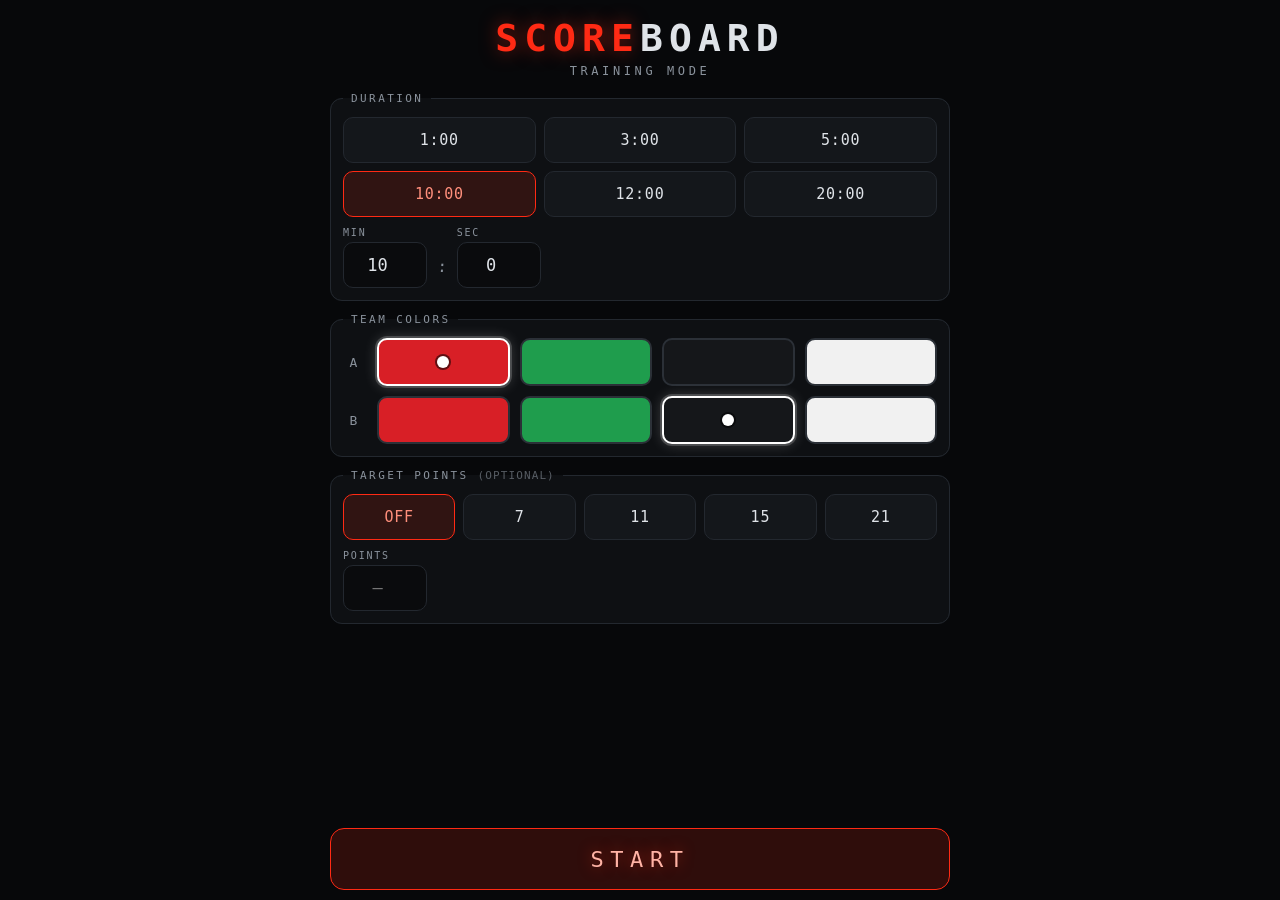
==== basketball-scoreboard/index.html @ 5f834d32 "Restructure as a multi-app repo The repo is now web_apps rather than basketball-scoreboard, so move " ====
<!DOCTYPE html>
<html lang="en">
<head>
<meta charset="utf-8">
<title>Scoreboard</title>
<meta name="viewport" content="width=device-width, initial-scale=1, viewport-fit=cover, maximum-scale=1, user-scalable=no">
<meta name="theme-color" content="#07080a">
<meta name="mobile-web-app-capable" content="yes">
<meta name="apple-mobile-web-app-capable" content="yes">
<meta name="apple-mobile-web-app-status-bar-style" content="black-translucent">
<meta name="description" content="Retro LCD basketball scoreboard for training sessions.">
<link rel="icon" href="data:image/svg+xml,<svg xmlns='http://www.w3.org/2000/svg' viewBox='0 0 32 32'><rect width='32' height='32' fill='%2307080a'/><text x='16' y='23' font-size='20' text-anchor='middle' fill='%23ff2b16' font-family='monospace'>88</text></svg>">
<link rel="stylesheet" href="css/style.css">
</head>
<body>

<!-- ───────────── SETUP ───────────── -->
<section id="setup" class="screen setup">
  <header class="setup-head">
    <h1>SCORE<span>BOARD</span></h1>
    <p>training mode</p>
  </header>

  <div class="setup-body">
    <fieldset class="block">
      <legend>Duration</legend>
      <div class="chips" id="durationChips">
        <button type="button" class="chip" data-sec="60">1:00</button>
        <button type="button" class="chip" data-sec="180">3:00</button>
        <button type="button" class="chip" data-sec="300">5:00</button>
        <button type="button" class="chip" data-sec="600">10:00</button>
        <button type="button" class="chip" data-sec="720">12:00</button>
        <button type="button" class="chip" data-sec="1200">20:00</button>
      </div>
      <div class="custom-time">
        <label>min <input type="number" id="durMin" min="0" max="99" inputmode="numeric"></label>
        <span class="sep">:</span>
        <label>sec <input type="number" id="durSec" min="0" max="59" inputmode="numeric"></label>
      </div>
    </fieldset>

    <fieldset class="block">
      <legend>Team colors</legend>
      <div class="color-row">
        <span class="side-tag">A</span>
        <div class="swatches" data-team="a">
          <button type="button" class="sw sw-red"   data-color="red"   aria-label="Red"></button>
          <button type="button" class="sw sw-green" data-color="green" aria-label="Green"></button>
          <button type="button" class="sw sw-black" data-color="black" aria-label="Black"></button>
          <button type="button" class="sw sw-white" data-color="white" aria-label="White"></button>
        </div>
      </div>
      <div class="color-row">
        <span class="side-tag">B</span>
        <div class="swatches" data-team="b">
          <button type="button" class="sw sw-red"   data-color="red"   aria-label="Red"></button>
          <button type="button" class="sw sw-green" data-color="green" aria-label="Green"></button>
          <button type="button" class="sw sw-black" data-color="black" aria-label="Black"></button>
          <button type="button" class="sw sw-white" data-color="white" aria-label="White"></button>
        </div>
      </div>
    </fieldset>

    <fieldset class="block">
      <legend>Target points <em>(optional)</em></legend>
      <div class="chips" id="targetChips">
        <button type="button" class="chip" data-target="0">OFF</button>
        <button type="button" class="chip" data-target="7">7</button>
        <button type="button" class="chip" data-target="11">11</button>
        <button type="button" class="chip" data-target="15">15</button>
        <button type="button" class="chip" data-target="21">21</button>
      </div>
      <div class="custom-time">
        <label>points <input type="number" id="targetCustom" min="0" max="199" inputmode="numeric" placeholder="—"></label>
      </div>
    </fieldset>
  </div>

  <button type="button" id="startGame" class="big-start">START</button>
</section>

<!-- ───────────── GAME ───────────── -->
<section id="game" class="screen game hidden">
  <div class="board">

    <div class="team" id="teamA">
      <div class="team-label"><span class="dot"></span><span class="name">RED</span></div>
      <div class="lcd score" id="scoreA" aria-live="off"></div>
      <div class="pts">
        <button type="button" class="pt plus"  data-team="a" data-delta="1">+1</button>
        <button type="button" class="pt plus"  data-team="a" data-delta="2">+2</button>
        <button type="button" class="pt plus"  data-team="a" data-delta="3">+3</button>
        <button type="button" class="pt minus" data-team="a" data-delta="-1">−1</button>
        <button type="button" class="pt minus" data-team="a" data-delta="-2">−2</button>
        <button type="button" class="pt minus" data-team="a" data-delta="-3">−3</button>
      </div>
    </div>

    <div class="center">
      <div class="clock-wrap">
        <button type="button" class="lcd clock" id="clock" aria-label="Clock: tap to start or pause"></button>
        <div class="status" id="status">READY</div>
      </div>
      <button type="button" id="toggle" class="run-btn">START</button>
      <div class="center-tools">
        <button type="button" id="resetBtn"  class="tool" title="Reset">RESET</button>
        <button type="button" id="soundBtn"  class="tool" title="Sound" aria-pressed="true">SND</button>
        <button type="button" id="fsBtn"     class="tool" title="Fullscreen">FULL</button>
        <button type="button" id="setupBtn"  class="tool" title="Setup">SETUP</button>
      </div>
    </div>

    <div class="team" id="teamB">
      <div class="team-label"><span class="dot"></span><span class="name">BLACK</span></div>
      <div class="lcd score" id="scoreB" aria-live="off"></div>
      <div class="pts">
        <button type="button" class="pt plus"  data-team="b" data-delta="1">+1</button>
        <button type="button" class="pt plus"  data-team="b" data-delta="2">+2</button>
        <button type="button" class="pt plus"  data-team="b" data-delta="3">+3</button>
        <button type="button" class="pt minus" data-team="b" data-delta="-1">−1</button>
        <button type="button" class="pt minus" data-team="b" data-delta="-2">−2</button>
        <button type="button" class="pt minus" data-team="b" data-delta="-3">−3</button>
      </div>
    </div>

  </div>
</section>

<script src="js/app.js"></script>
</body>
</html>
---- basketball-scoreboard/css/style.css ----
/* ─────────────────────────────────────────────
   Retro LCD basketball scoreboard
   ───────────────────────────────────────────── */

:root {
  --bg:        #07080a;
  --panel:     #0e1013;
  --panel-2:   #14171b;
  --line:      #23282f;
  --ink:       #dfe3e8;
  --ink-dim:   #8a929c;

  /* red LCD */
  --lcd-on:    #ff2a14;
  --lcd-off:   rgba(255, 60, 32, .075);
  --lcd-glow:  rgba(255, 45, 20, .75);

  /* team colors */
  --c-red:   #d81f26;
  --c-green: #1f9d4d;
  --c-black: #15171a;
  --c-white: #f1f1f1;
}

* { box-sizing: border-box; -webkit-tap-highlight-color: transparent; }

html, body {
  height: 100%;
  margin: 0;
}

body {
  background: var(--bg);
  color: var(--ink);
  font-family: ui-monospace, SFMono-Regular, "SF Mono", Menlo, Consolas, monospace;
  overscroll-behavior: none;
  -webkit-user-select: none;
  user-select: none;
  touch-action: manipulation;
}

button {
  font: inherit;
  color: inherit;
  background: none;
  border: 0;
  cursor: pointer;
}

.hidden { display: none !important; }

.screen {
  min-height: 100%;
  padding: max(10px, env(safe-area-inset-top)) max(10px, env(safe-area-inset-right))
           max(10px, env(safe-area-inset-bottom)) max(10px, env(safe-area-inset-left));
}

/* ─────────────────────────────────────────────
   Seven-segment display
   ───────────────────────────────────────────── */

.lcd {
  --ds: 40px;                 /* master size unit for the display */
  display: flex;
  align-items: center;
  justify-content: center;
  gap: calc(var(--ds) * .10);
  color: var(--lcd-on);
  filter: drop-shadow(0 0 calc(var(--ds) * .10) var(--lcd-glow))
          drop-shadow(0 0 calc(var(--ds) * .32) rgba(255, 30, 10, .35));
}

/* the italic lean lives on the glyphs, so display bezels stay square */
.digit, .sep { transform: skewX(-4deg); }

.digit {
  position: relative;
  width:  calc(var(--ds) * .62);
  height: calc(var(--ds) * 1.08);
  --t:  calc(var(--ds) * .115);
  --t2: calc(var(--ds) * .0575);
}

.seg {
  position: absolute;
  background: var(--lcd-off);
}

.seg.on { background: currentColor; }

/* horizontal segments: a (top), g (middle), d (bottom) */
.seg-a, .seg-g, .seg-d {
  left: calc(var(--t) * .55);
  width: calc(100% - var(--t) * 1.1);
  height: var(--t);
  clip-path: polygon(0 50%, var(--t2) 0, calc(100% - var(--t2)) 0,
                     100% 50%, calc(100% - var(--t2)) 100%, var(--t2) 100%);
}
.seg-a { top: 0; }
.seg-g { top: calc(50% - var(--t) / 2); }
.seg-d { bottom: 0; }

/* vertical segments: f/b (upper), e/c (lower) */
.seg-f, .seg-b, .seg-e, .seg-c {
  width: var(--t);
  height: calc(50% - var(--t) * 1.05);
  clip-path: polygon(50% 0, 100% var(--t2), 100% calc(100% - var(--t2)),
                     50% 100%, 0 calc(100% - var(--t2)), 0 var(--t2));
}
.seg-f { left: 0;  top: calc(var(--t) * .55); }
.seg-b { right: 0; top: calc(var(--t) * .55); }
.seg-e { left: 0;  bottom: calc(var(--t) * .55); }
.seg-c { right: 0; bottom: calc(var(--t) * .55); }

/* colon / decimal separators */
.sep {
  position: relative;
  width: calc(var(--ds) * .22);
  height: calc(var(--ds) * 1.08);
}
.sep i {
  position: absolute;
  left: 50%;
  width: var(--dot, calc(var(--ds) * .13));
  aspect-ratio: 1;
  margin-left: calc(var(--dot, calc(var(--ds) * .13)) / -2);
  border-radius: 2px;
  background: currentColor;
}
.sep-colon i:nth-child(1) { top: 28%; }
.sep-colon i:nth-child(2) { top: 62%; }
.sep-dot   i:nth-child(1) { display: none; }
.sep-dot   i:nth-child(2) { top: 76%; }

/* the physical LCD panel behind the digits */
.lcd-panel {
  background: linear-gradient(180deg, #131417, #0b0c0e);
  border: 1px solid var(--line);
  border-radius: 10px;
  box-shadow: inset 0 2px 14px rgba(0, 0, 0, .8);
}

/* ─────────────────────────────────────────────
   Setup screen
   ───────────────────────────────────────────── */

.setup {
  display: flex;
  flex-direction: column;
  gap: 14px;
  max-width: 640px;
  margin: 0 auto;
}

.setup-head { text-align: center; margin: 6px 0 0; }

.setup-head h1 {
  margin: 0;
  font-size: clamp(24px, 7vw, 38px);
  letter-spacing: .16em;
  color: var(--lcd-on);
  text-shadow: 0 0 18px rgba(255, 45, 20, .5);
}
.setup-head h1 span { color: var(--ink); text-shadow: none; }
.setup-head p {
  margin: 4px 0 0;
  font-size: 12px;
  letter-spacing: .3em;
  color: var(--ink-dim);
  text-transform: uppercase;
}

.setup-body { display: flex; flex-direction: column; gap: 12px; }

.block {
  margin: 0;
  padding: 12px;
  border: 1px solid var(--line);
  border-radius: 12px;
  background: var(--panel);
}
.block legend {
  padding: 0 8px;
  font-size: 11px;
  letter-spacing: .22em;
  text-transform: uppercase;
  color: var(--ink-dim);
}
.block legend em { font-style: normal; opacity: .6; letter-spacing: .1em; }

.chips {
  display: grid;
  grid-template-columns: repeat(var(--cols, 3), 1fr);
  gap: 8px;
}
#targetChips { --cols: 5; }

.chip {
  min-width: 0;
  min-height: 46px;
  padding: 0 10px;
  border: 1px solid var(--line);
  border-radius: 10px;
  background: var(--panel-2);
  font-size: 15px;
  letter-spacing: .05em;
  color: var(--ink);
  transition: background .12s, border-color .12s, color .12s;
}
.chip[aria-pressed="true"] {
  border-color: var(--lcd-on);
  background: rgba(255, 42, 20, .14);
  color: #ff8f7c;
}

.custom-time {
  display: flex;
  align-items: flex-end;
  gap: 10px;
  margin-top: 10px;
}
.custom-time .sep { width: auto; height: auto; color: var(--ink-dim); padding-bottom: 12px; }
.custom-time label {
  display: flex;
  flex-direction: column;
  gap: 4px;
  font-size: 10px;
  letter-spacing: .18em;
  text-transform: uppercase;
  color: var(--ink-dim);
}
.custom-time input {
  width: 84px;
  min-height: 46px;
  padding: 0 10px;
  border: 1px solid var(--line);
  border-radius: 10px;
  background: #0a0b0d;
  color: var(--ink);
  font: inherit;
  font-size: 17px;
  text-align: center;
}
.custom-time input:focus { outline: 2px solid rgba(255, 42, 20, .55); outline-offset: 1px; }

.color-row { display: flex; align-items: center; gap: 12px; }
.color-row + .color-row { margin-top: 10px; }

.side-tag {
  width: 22px;
  font-size: 13px;
  letter-spacing: .1em;
  color: var(--ink-dim);
  text-align: center;
}

.swatches { display: flex; gap: 10px; flex: 1; }

.sw {
  flex: 1;
  height: 48px;
  border: 2px solid #2b3037;
  border-radius: 10px;
  position: relative;
  transition: transform .1s, border-color .12s;
}
.sw-red   { background: var(--c-red); }
.sw-green { background: var(--c-green); }
.sw-black { background: var(--c-black); }
.sw-white { background: var(--c-white); }

.sw[aria-pressed="true"] {
  border-color: #fff;
  box-shadow: 0 0 0 2px rgba(255, 255, 255, .18), 0 0 14px rgba(255, 255, 255, .22);
}
.sw[aria-pressed="true"]::after {
  content: "";
  position: absolute;
  inset: 0;
  margin: auto;
  width: 12px;
  height: 12px;
  border-radius: 50%;
  background: #fff;
  box-shadow: 0 0 0 2px rgba(0, 0, 0, .55);
}
.sw-white[aria-pressed="true"]::after { background: #111; box-shadow: none; }

.big-start {
  min-height: 62px;
  margin-top: auto;
  border: 1px solid var(--lcd-on);
  border-radius: 14px;
  background: rgba(255, 42, 20, .16);
  color: #ffb3a5;
  font-size: 22px;
  letter-spacing: .3em;
  text-shadow: 0 0 14px rgba(255, 45, 20, .5);
}
.big-start:active { background: rgba(255, 42, 20, .3); }

/* ─────────────────────────────────────────────
   Game screen
   ───────────────────────────────────────────── */

.game {
  display: flex;
  height: 100vh;
  height: 100dvh;
  overflow: hidden;
}

.board {
  flex: 1;
  display: grid;
  gap: 8px;
  min-height: 0;
  min-width: 0;
}

/* portrait / narrow: clock on top, teams side by side */
.board {
  grid-template-columns: 1fr 1fr;
  grid-template-rows: auto 1fr;
  grid-template-areas:
    "center center"
    "teama  teamb";
}
#teamA  { grid-area: teama; }
#teamB  { grid-area: teamb; }
.center { grid-area: center; }

.team {
  --team: var(--c-red);
  --team-ink: #fff;
  --team-edge: #fff;
  display: flex;
  flex-direction: column;
  gap: 8px;
  min-width: 0;
  min-height: 0;
  padding: 8px;
  border: 1px solid var(--line);
  border-radius: 14px;
  background: var(--panel);
}

.team-label {
  display: flex;
  align-items: center;
  justify-content: center;
  gap: 8px;
  min-height: 34px;
  border-radius: 9px;
  background: var(--team);
  color: var(--team-ink);
  font-size: clamp(12px, 3.4vw, 16px);
  letter-spacing: .22em;
  box-shadow: inset 0 0 0 1px rgba(255, 255, 255, .12);
}
.team-label .dot { display: none; }

.score {
  --dsbase: min(31vw, 18vh);
  --ds: calc(var(--dsbase) * var(--k, 1));
  flex: 1 1 auto;
  min-height: 0;
  overflow: hidden;
  align-content: center;
  padding: 8px 0;
  background: linear-gradient(180deg, #131417, #0b0c0e);
  border: 1px solid var(--line);
  border-radius: 10px;
  box-shadow: inset 0 2px 14px rgba(0, 0, 0, .8);
}

/* three digits have to fit the same panel */
.score.wide { --k: .66; }

/* the point pads soak up the leftover height — big, easy targets */
.pts {
  flex: 0 0 auto;
  display: grid;
  grid-template-columns: repeat(3, 1fr);
  grid-template-rows: minmax(56px, 13vh) minmax(44px, 9vh);
  gap: 6px;
  min-height: 0;
}

.pt {
  border-radius: 10px;
  font-size: clamp(16px, 5vw, 24px);
  letter-spacing: .02em;
  transition: transform .06s, background .12s;
}
.pt.plus {
  border: 1px solid var(--team-edge);
  background: color-mix(in srgb, var(--team) 34%, #0b0c0e);
  color: #fff;
}
.pt.minus {
  border: 1px solid var(--line);
  background: #0c0d10;
  color: var(--ink-dim);
  font-size: clamp(14px, 4vw, 20px);
}
.pt:active { transform: scale(.94); }
.pt.plus:active  { background: color-mix(in srgb, var(--team) 60%, #fff 8%); }
.pt.minus:active { background: #1a1d21; color: var(--ink); }

/* center column */
.center {
  display: flex;
  flex-direction: column;
  align-items: stretch;
  gap: 8px;
  min-width: 0;
}

.clock-wrap { position: relative; }

.clock {
  --ds: min(28vw, 19vh);
  width: 100%;
  padding: 10px 8px 20px;
  background: linear-gradient(180deg, #131417, #0b0c0e);
  border: 1px solid var(--line);
  border-radius: 12px;
  box-shadow: inset 0 2px 16px rgba(0, 0, 0, .85);
}

.status {
  position: absolute;
  left: 50%;
  bottom: 4px;
  transform: translateX(-50%);
  font-size: 10px;
  letter-spacing: .3em;
  color: var(--ink-dim);
  pointer-events: none;
}

.run-btn {
  min-height: 54px;
  border: 1px solid var(--line);
  border-radius: 12px;
  background: var(--panel-2);
  font-size: 18px;
  letter-spacing: .26em;
  color: var(--ink);
}
.run-btn[data-state="run"] {
  border-color: rgba(255, 42, 20, .6);
  background: rgba(255, 42, 20, .14);
  color: #ffb3a5;
}
.run-btn:active { background: #202429; }

.center-tools {
  display: grid;
  grid-template-columns: repeat(4, 1fr);
  gap: 6px;
}

.tool {
  min-height: 40px;
  border: 1px solid var(--line);
  border-radius: 9px;
  background: #0c0d10;
  font-size: 11px;
  letter-spacing: .12em;
  color: var(--ink-dim);
}
.tool:active { background: #1a1d21; color: var(--ink); }
.tool[aria-pressed="false"] { opacity: .45; text-decoration: line-through; }

/* game over / target flash */
.board.over .score,
.board.over .clock { animation: flash 1s steps(1, end) infinite; }

@keyframes flash {
  0%, 49%   { filter: none; }
  50%, 100% { opacity: .18; }
}

.status.alert { color: var(--lcd-on); }

/* ─────────────────────────────────────────────
   Landscape / wide: clock in the middle
   ───────────────────────────────────────────── */

@media (min-aspect-ratio: 1/1) {
  .board {
    grid-template-columns: 1fr minmax(215px, .85fr) 1fr;
    grid-template-rows: 1fr;
    grid-template-areas: "teama center teamb";
  }
  .score { --dsbase: min(24vw, 32vh); }
  .clock { --ds: min(7.8vw, 19vh); }
  .center { justify-content: center; }
}

/* short landscape: two setup columns so there is less to scroll past */
@media (min-aspect-ratio: 1/1) and (max-height: 560px) {
  .setup { max-width: 900px; }
  .setup-body {
    display: grid;
    grid-template-columns: 1fr 1fr;
    align-items: start;
  }
  .setup-head h1 { font-size: 26px; }
  .big-start { min-height: 54px; }
}

/* very short landscape (phones): tighten everything up */
@media (min-aspect-ratio: 1/1) and (max-height: 480px) {
  .score { --dsbase: min(22vw, 30vh); }
  .clock { --ds: min(7.8vw, 18vh); }
  .pts { grid-template-rows: minmax(44px, 15vh) minmax(34px, 11vh); }
  .team-label { min-height: 28px; }
  .tool { min-height: 34px; font-size: 10px; }
  .run-btn { min-height: 46px; }
}

@media (min-width: 900px) {
  .score { --dsbase: min(14vw, 34vh); }
  .clock { --ds: min(7vw, 22vh); }
}
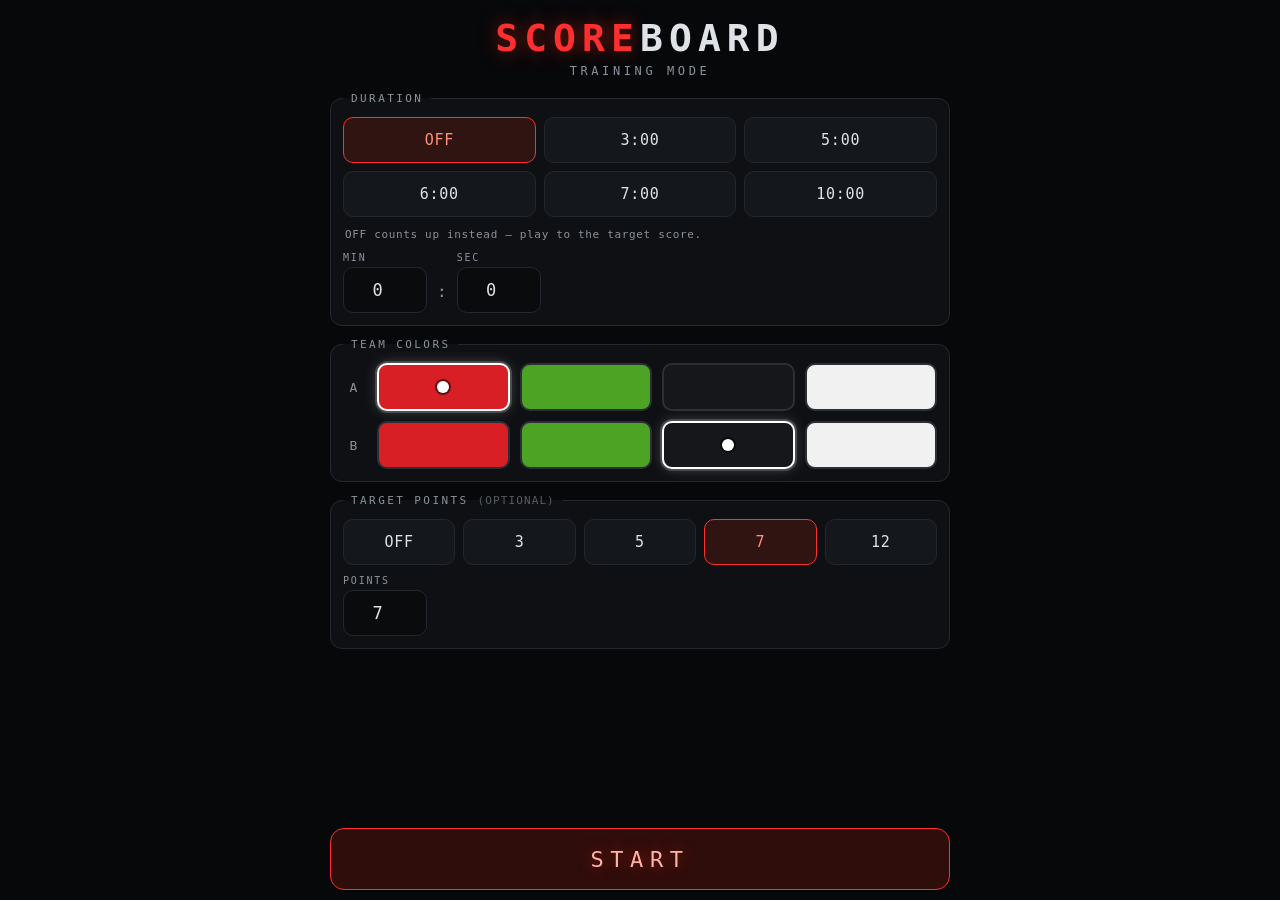
==== commit 977ea759: "New duration/target presets, and a target-only mode Durations are now OFF / 3:00 / 5:00 / 6:00 / 7:0" ====
--- a/basketball-scoreboard/index.html
+++ b/basketball-scoreboard/index.html
@@ -25,13 +25,14 @@
     <fieldset class="block">
       <legend>Duration</legend>
       <div class="chips" id="durationChips">
-        <button type="button" class="chip" data-sec="60">1:00</button>
+        <button type="button" class="chip" data-sec="0">OFF</button>
         <button type="button" class="chip" data-sec="180">3:00</button>
         <button type="button" class="chip" data-sec="300">5:00</button>
+        <button type="button" class="chip" data-sec="360">6:00</button>
+        <button type="button" class="chip" data-sec="420">7:00</button>
         <button type="button" class="chip" data-sec="600">10:00</button>
-        <button type="button" class="chip" data-sec="720">12:00</button>
-        <button type="button" class="chip" data-sec="1200">20:00</button>
       </div>
+      <p class="hint">OFF counts up instead — play to the target score.</p>
       <div class="custom-time">
         <label>min <input type="number" id="durMin" min="0" max="99" inputmode="numeric"></label>
         <span class="sep">:</span>
@@ -65,10 +66,10 @@
       <legend>Target points <em>(optional)</em></legend>
       <div class="chips" id="targetChips">
         <button type="button" class="chip" data-target="0">OFF</button>
+        <button type="button" class="chip" data-target="3">3</button>
+        <button type="button" class="chip" data-target="5">5</button>
         <button type="button" class="chip" data-target="7">7</button>
-        <button type="button" class="chip" data-target="11">11</button>
-        <button type="button" class="chip" data-target="15">15</button>
-        <button type="button" class="chip" data-target="21">21</button>
+        <button type="button" class="chip" data-target="12">12</button>
       </div>
       <div class="custom-time">
         <label>points <input type="number" id="targetCustom" min="0" max="199" inputmode="numeric" placeholder="—"></label>
@@ -103,10 +104,16 @@
       </div>
       <button type="button" id="toggle" class="run-btn">START</button>
       <div class="center-tools">
-        <button type="button" id="resetBtn"  class="tool" title="Reset">RESET</button>
-        <button type="button" id="soundBtn"  class="tool" title="Sound" aria-pressed="true">SND</button>
-        <button type="button" id="fsBtn"     class="tool" title="Fullscreen">FULL</button>
-        <button type="button" id="setupBtn"  class="tool" title="Setup">SETUP</button>
+        <button type="button" id="resetBtn" class="tool" title="Reset">RESET</button>
+        <button type="button" id="soundBtn" class="tool tool-icon" title="Sound" aria-label="Sound" aria-pressed="true">
+          <svg viewBox="0 0 24 24" aria-hidden="true" focusable="false">
+            <path class="spk" d="M4 9.2h3.6L12.6 5v14l-5-4.2H4z"/>
+            <path class="wave" d="M15.9 9.1a4.4 4.4 0 0 1 0 5.8"/>
+            <path class="wave" d="M18.6 6.4a8.2 8.2 0 0 1 0 11.2"/>
+            <path class="slash" d="M15.9 9.1 21.5 14.9M21.5 9.1 15.9 14.9"/>
+          </svg>
+        </button>
+        <button type="button" id="setupBtn" class="tool" title="Setup">SETUP</button>
       </div>
     </div>
 
--- a/basketball-scoreboard/css/style.css
+++ b/basketball-scoreboard/css/style.css
@@ -10,14 +10,13 @@
   --ink:       #dfe3e8;
   --ink-dim:   #8a929c;
 
-  /* red LCD */
-  --lcd-on:    #ff2a14;
-  --lcd-off:   rgba(255, 60, 32, .075);
-  --lcd-glow:  rgba(255, 45, 20, .75);
+  /* bulb colors: red scores, amber clock — as on a Fair-Play board */
+  --lcd-on:    #ff2f2f;
+  --lcd-amber: #ffa019;
 
   /* team colors */
   --c-red:   #d81f26;
-  --c-green: #1f9d4d;
+  --c-green: #4da424;
   --c-black: #15171a;
   --c-white: #f1f1f1;
 }
@@ -56,89 +55,33 @@
 }
 
 /* ─────────────────────────────────────────────
-   Seven-segment display
+   Dot-matrix bulb display
    ───────────────────────────────────────────── */
 
 .lcd {
-  --ds: 40px;                 /* master size unit for the display */
+  --ds: 40px;                        /* master size unit for the display */
+  --dot: calc(var(--ds) * .1069);    /* 5 bulbs + 4 gaps == .62 * --ds wide */
+  --dot-gap: calc(var(--dot) * .22);
   display: flex;
   align-items: center;
   justify-content: center;
-  gap: calc(var(--ds) * .10);
+  gap: calc(var(--ds) * .12);
   color: var(--lcd-on);
-  filter: drop-shadow(0 0 calc(var(--ds) * .10) var(--lcd-glow))
-          drop-shadow(0 0 calc(var(--ds) * .32) rgba(255, 30, 10, .35));
-}
-
-/* the italic lean lives on the glyphs, so display bezels stay square */
-.digit, .sep { transform: skewX(-4deg); }
-
-.digit {
-  position: relative;
-  width:  calc(var(--ds) * .62);
-  height: calc(var(--ds) * 1.08);
-  --t:  calc(var(--ds) * .115);
-  --t2: calc(var(--ds) * .0575);
-}
-
-.seg {
-  position: absolute;
-  background: var(--lcd-off);
-}
-
-.seg.on { background: currentColor; }
-
-/* horizontal segments: a (top), g (middle), d (bottom) */
-.seg-a, .seg-g, .seg-d {
-  left: calc(var(--t) * .55);
-  width: calc(100% - var(--t) * 1.1);
-  height: var(--t);
-  clip-path: polygon(0 50%, var(--t2) 0, calc(100% - var(--t2)) 0,
-                     100% 50%, calc(100% - var(--t2)) 100%, var(--t2) 100%);
-}
-.seg-a { top: 0; }
-.seg-g { top: calc(50% - var(--t) / 2); }
-.seg-d { bottom: 0; }
-
-/* vertical segments: f/b (upper), e/c (lower) */
-.seg-f, .seg-b, .seg-e, .seg-c {
-  width: var(--t);
-  height: calc(50% - var(--t) * 1.05);
-  clip-path: polygon(50% 0, 100% var(--t2), 100% calc(100% - var(--t2)),
-                     50% 100%, 0 calc(100% - var(--t2)), 0 var(--t2));
-}
-.seg-f { left: 0;  top: calc(var(--t) * .55); }
-.seg-b { right: 0; top: calc(var(--t) * .55); }
-.seg-e { left: 0;  bottom: calc(var(--t) * .55); }
-.seg-c { right: 0; bottom: calc(var(--t) * .55); }
-
-/* colon / decimal separators */
-.sep {
-  position: relative;
-  width: calc(var(--ds) * .22);
-  height: calc(var(--ds) * 1.08);
-}
-.sep i {
-  position: absolute;
-  left: 50%;
-  width: var(--dot, calc(var(--ds) * .13));
-  aspect-ratio: 1;
-  margin-left: calc(var(--dot, calc(var(--ds) * .13)) / -2);
-  border-radius: 2px;
-  background: currentColor;
-}
-.sep-colon i:nth-child(1) { top: 28%; }
-.sep-colon i:nth-child(2) { top: 62%; }
-.sep-dot   i:nth-child(1) { display: none; }
-.sep-dot   i:nth-child(2) { top: 76%; }
-
-/* the physical LCD panel behind the digits */
-.lcd-panel {
-  background: linear-gradient(180deg, #131417, #0b0c0e);
-  border: 1px solid var(--line);
-  border-radius: 10px;
-  box-shadow: inset 0 2px 14px rgba(0, 0, 0, .8);
-}
+}
+
+.char {
+  display: grid;
+  grid-template-columns: repeat(5, var(--dot));
+  grid-auto-rows: var(--dot);
+  gap: var(--dot-gap);
+}
+.char-sep { grid-template-columns: var(--dot); }
+
+.char i {
+  border-radius: 50%;
+  background: color-mix(in srgb, currentColor 13%, transparent);
+}
+.char i.on { background: currentColor; }
 
 /* ─────────────────────────────────────────────
    Setup screen
@@ -211,6 +154,14 @@
   border-color: var(--lcd-on);
   background: rgba(255, 42, 20, .14);
   color: #ff8f7c;
+}
+
+.hint {
+  margin: 10px 2px 0;
+  font-size: 11px;
+  line-height: 1.4;
+  letter-spacing: .06em;
+  color: var(--ink-dim);
 }
 
 .custom-time {
@@ -360,29 +311,26 @@
 }
 .team-label .dot { display: none; }
 
+/* font-size is not for text — it is the display height cap that app.js reads */
 .score {
-  --dsbase: min(31vw, 18vh);
-  --ds: calc(var(--dsbase) * var(--k, 1));
+  font-size: 21vh;
   flex: 1 1 auto;
   min-height: 0;
   overflow: hidden;
   align-content: center;
-  padding: 8px 0;
+  padding: 12px 10px;
   background: linear-gradient(180deg, #131417, #0b0c0e);
   border: 1px solid var(--line);
   border-radius: 10px;
   box-shadow: inset 0 2px 14px rgba(0, 0, 0, .8);
 }
-
-/* three digits have to fit the same panel */
-.score.wide { --k: .66; }
 
 /* the point pads soak up the leftover height — big, easy targets */
 .pts {
   flex: 0 0 auto;
   display: grid;
   grid-template-columns: repeat(3, 1fr);
-  grid-template-rows: minmax(56px, 13vh) minmax(44px, 9vh);
+  grid-template-rows: minmax(56px, 15vh) minmax(44px, 10vh);
   gap: 6px;
   min-height: 0;
 }
@@ -420,9 +368,10 @@
 .clock-wrap { position: relative; }
 
 .clock {
-  --ds: min(28vw, 19vh);
+  font-size: 22vh;
   width: 100%;
-  padding: 10px 8px 20px;
+  padding: 12px 14px 24px;
+  color: var(--lcd-amber);
   background: linear-gradient(180deg, #131417, #0b0c0e);
   border: 1px solid var(--line);
   border-radius: 12px;
@@ -434,8 +383,12 @@
   left: 50%;
   bottom: 4px;
   transform: translateX(-50%);
-  font-size: 10px;
-  letter-spacing: .3em;
+  max-width: 100%;
+  white-space: nowrap;
+  overflow: hidden;
+  text-overflow: ellipsis;
+  font-size: clamp(8px, 2.4vw, 10px);
+  letter-spacing: .22em;
   color: var(--ink-dim);
   pointer-events: none;
 }
@@ -458,7 +411,7 @@
 
 .center-tools {
   display: grid;
-  grid-template-columns: repeat(4, 1fr);
+  grid-template-columns: 1fr auto 1fr;
   gap: 6px;
 }
 
@@ -472,14 +425,36 @@
   color: var(--ink-dim);
 }
 .tool:active { background: #1a1d21; color: var(--ink); }
-.tool[aria-pressed="false"] { opacity: .45; text-decoration: line-through; }
+
+.tool-icon {
+  display: grid;
+  place-items: center;
+  min-width: 52px;
+  padding: 0 12px;
+}
+.tool-icon svg {
+  width: 21px;
+  height: 21px;
+  display: block;
+}
+.tool-icon .spk { fill: currentColor; }
+.tool-icon .wave, .tool-icon .slash {
+  fill: none;
+  stroke: currentColor;
+  stroke-width: 1.7;
+  stroke-linecap: round;
+}
+/* muted: waves off, slash on */
+.tool-icon[aria-pressed="false"] { color: #656d77; }
+.tool-icon[aria-pressed="false"] .wave { display: none; }
+.tool-icon[aria-pressed="true"]  .slash { display: none; }
 
 /* game over / target flash */
 .board.over .score,
 .board.over .clock { animation: flash 1s steps(1, end) infinite; }
 
 @keyframes flash {
-  0%, 49%   { filter: none; }
+  0%, 49%   { opacity: 1; }
   50%, 100% { opacity: .18; }
 }
 
@@ -491,12 +466,14 @@
 
 @media (min-aspect-ratio: 1/1) {
   .board {
-    grid-template-columns: 1fr minmax(215px, .85fr) 1fr;
+    /* the clock is 5 characters wide against the scores' 2, so it needs the
+       roomier column to read as the biggest thing on the board */
+    grid-template-columns: 1fr minmax(240px, 1.5fr) 1fr;
     grid-template-rows: 1fr;
     grid-template-areas: "teama center teamb";
   }
-  .score { --dsbase: min(24vw, 32vh); }
-  .clock { --ds: min(7.8vw, 19vh); }
+  .score { font-size: 36vh; }
+  .clock { font-size: 22vh; }
   .center { justify-content: center; }
 }
 
@@ -514,8 +491,8 @@
 
 /* very short landscape (phones): tighten everything up */
 @media (min-aspect-ratio: 1/1) and (max-height: 480px) {
-  .score { --dsbase: min(22vw, 30vh); }
-  .clock { --ds: min(7.8vw, 18vh); }
+  .score { font-size: 33vh; }
+  .clock { font-size: 20vh; }
   .pts { grid-template-rows: minmax(44px, 15vh) minmax(34px, 11vh); }
   .team-label { min-height: 28px; }
   .tool { min-height: 34px; font-size: 10px; }
@@ -523,6 +500,6 @@
 }
 
 @media (min-width: 900px) {
-  .score { --dsbase: min(14vw, 34vh); }
-  .clock { --ds: min(7vw, 22vh); }
-}
+  .score { font-size: 38vh; }
+  .clock { font-size: 24vh; }
+}
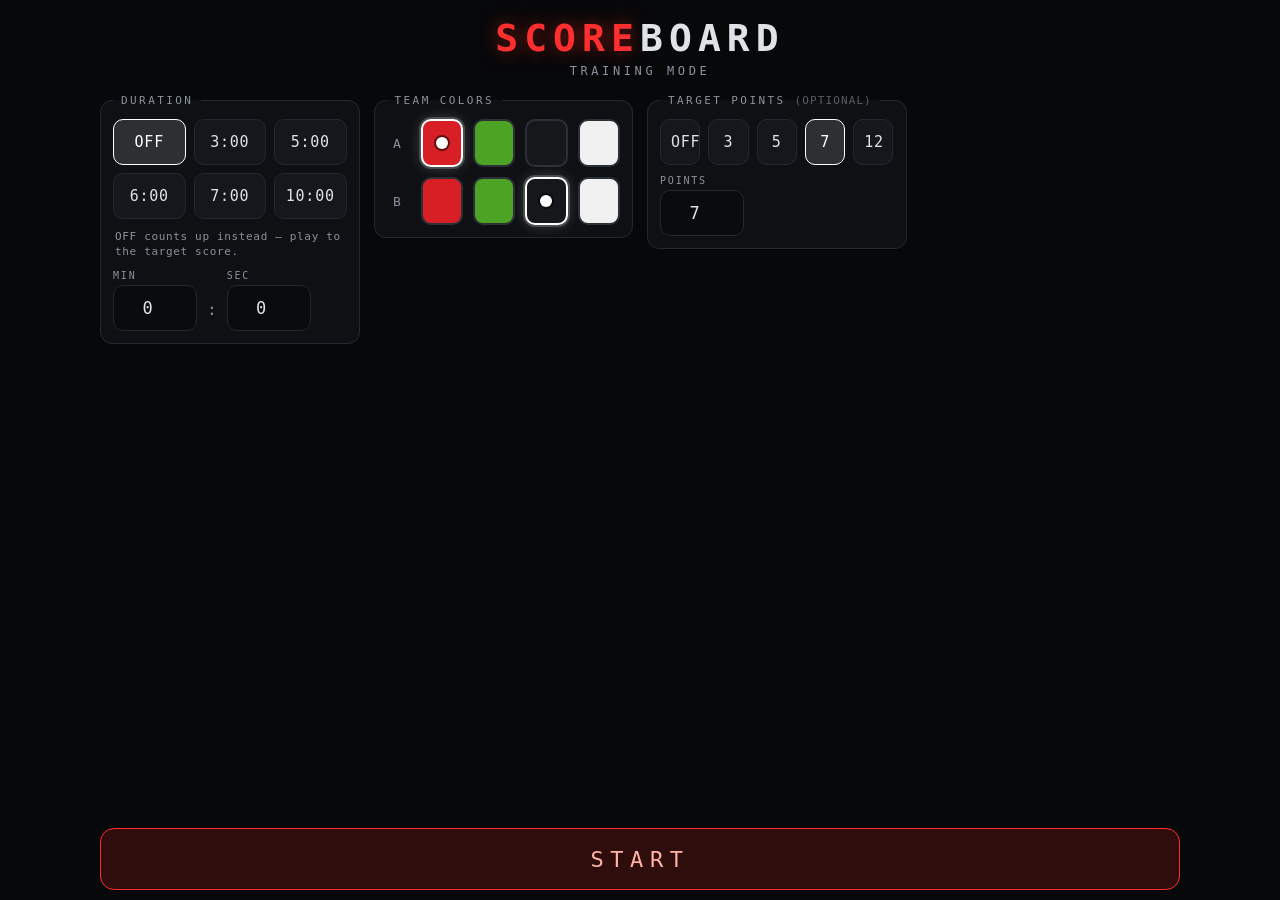
==== commit 10511ab3: "Always show the target, make the setup fluid The target only appeared in the status line until the c" ====
--- a/basketball-scoreboard/index.html
+++ b/basketball-scoreboard/index.html
@@ -102,6 +102,10 @@
         <button type="button" class="lcd clock" id="clock" aria-label="Clock: tap to start or pause"></button>
         <div class="status" id="status">READY</div>
       </div>
+      <div class="target-badge" id="targetBadge" hidden>
+        <span class="t-label">TARGET</span>
+        <strong class="t-value" id="targetValue">7</strong>
+      </div>
       <button type="button" id="toggle" class="run-btn">START</button>
       <div class="center-tools">
         <button type="button" id="resetBtn" class="tool" title="Reset">RESET</button>
--- a/basketball-scoreboard/css/style.css
+++ b/basketball-scoreboard/css/style.css
@@ -90,16 +90,28 @@
 .setup {
   display: flex;
   flex-direction: column;
-  gap: 14px;
-  max-width: 640px;
+  gap: clamp(10px, 2.2vw, 16px);
+  max-width: 1100px;
   margin: 0 auto;
+}
+
+/* one column on a phone, more as soon as the width is there. Columns rather
+   than a grid: the blocks have different heights and pack without leaving
+   holes, and the browser balances the column heights for us. */
+.setup-body {
+  columns: 250px;
+  column-gap: clamp(10px, 2vw, 14px);
+}
+.setup-body .block {
+  break-inside: avoid;
+  margin-bottom: clamp(10px, 2vw, 14px);
 }
 
 .setup-head { text-align: center; margin: 6px 0 0; }
 
 .setup-head h1 {
   margin: 0;
-  font-size: clamp(24px, 7vw, 38px);
+  font-size: clamp(22px, 6vw, 38px);
   letter-spacing: .16em;
   color: var(--lcd-on);
   text-shadow: 0 0 18px rgba(255, 45, 20, .5);
@@ -112,8 +124,6 @@
   color: var(--ink-dim);
   text-transform: uppercase;
 }
-
-.setup-body { display: flex; flex-direction: column; gap: 12px; }
 
 .block {
   margin: 0;
@@ -151,9 +161,9 @@
   transition: background .12s, border-color .12s, color .12s;
 }
 .chip[aria-pressed="true"] {
-  border-color: var(--lcd-on);
-  background: rgba(255, 42, 20, .14);
-  color: #ff8f7c;
+  border-color: #fff;
+  background: rgba(255, 255, 255, .13);
+  color: #fff;
 }
 
 .hint {
@@ -238,17 +248,18 @@
 .sw-white[aria-pressed="true"]::after { background: #111; box-shadow: none; }
 
 .big-start {
-  min-height: 62px;
+  position: sticky;                  /* stays reachable when the form scrolls */
+  bottom: max(0px, env(safe-area-inset-bottom));
+  min-height: clamp(52px, 8vh, 62px);
   margin-top: auto;
   border: 1px solid var(--lcd-on);
   border-radius: 14px;
-  background: rgba(255, 42, 20, .16);
+  background: #2f0d0c;               /* opaque: the form scrolls underneath */
   color: #ffb3a5;
-  font-size: 22px;
+  font-size: clamp(18px, 4.5vw, 22px);
   letter-spacing: .3em;
-  text-shadow: 0 0 14px rgba(255, 45, 20, .5);
-}
-.big-start:active { background: rgba(255, 42, 20, .3); }
+}
+.big-start:active { background: #561914; }
 
 /* ─────────────────────────────────────────────
    Game screen
@@ -314,7 +325,7 @@
 /* font-size is not for text — it is the display height cap that app.js reads */
 .score {
   font-size: 21vh;
-  flex: 1 1 auto;
+  flex: 1 1 0;          /* height comes from the layout, so fit() can measure it */
   min-height: 0;
   overflow: hidden;
   align-content: center;
@@ -393,6 +404,38 @@
   pointer-events: none;
 }
 
+.target-badge {
+  display: flex;
+  align-items: center;
+  justify-content: center;
+  gap: 10px;
+  min-height: 42px;
+  padding: 0 12px;
+  border: 1px solid var(--line);
+  border-radius: 10px;
+  background: #0c0d10;
+}
+.target-badge[hidden] { display: none; }
+
+.target-badge .t-label {
+  font-size: clamp(10px, 2.6vw, 12px);
+  letter-spacing: .24em;
+  color: var(--ink-dim);
+}
+.target-badge .t-value {
+  font-size: clamp(20px, 6vw, 28px);
+  font-weight: 700;
+  letter-spacing: .04em;
+  color: var(--lcd-on);
+}
+
+/* filled in once a team gets there */
+.board.over .target-badge.hit {
+  border-color: var(--lcd-on);
+  background: rgba(255, 47, 47, .16);
+}
+.board.over .target-badge.hit .t-label { color: #ffb3b3; }
+
 .run-btn {
   min-height: 54px;
   border: 1px solid var(--line);
@@ -477,16 +520,17 @@
   .center { justify-content: center; }
 }
 
-/* short landscape: two setup columns so there is less to scroll past */
-@media (min-aspect-ratio: 1/1) and (max-height: 560px) {
-  .setup { max-width: 900px; }
-  .setup-body {
-    display: grid;
-    grid-template-columns: 1fr 1fr;
-    align-items: start;
+/* short screens: trim the setup chrome so the whole form stays reachable */
+@media (max-height: 560px) {
+  .setup-head p { display: none; }
+  .setup-head { margin-top: 0; }
+  .screen {
+    padding-top: max(6px, env(safe-area-inset-top));
+    padding-bottom: max(6px, env(safe-area-inset-bottom));
   }
-  .setup-head h1 { font-size: 26px; }
-  .big-start { min-height: 54px; }
+  .chip { min-height: 42px; }
+  .sw { height: 42px; }
+  .custom-time input { min-height: 42px; }
 }
 
 /* very short landscape (phones): tighten everything up */
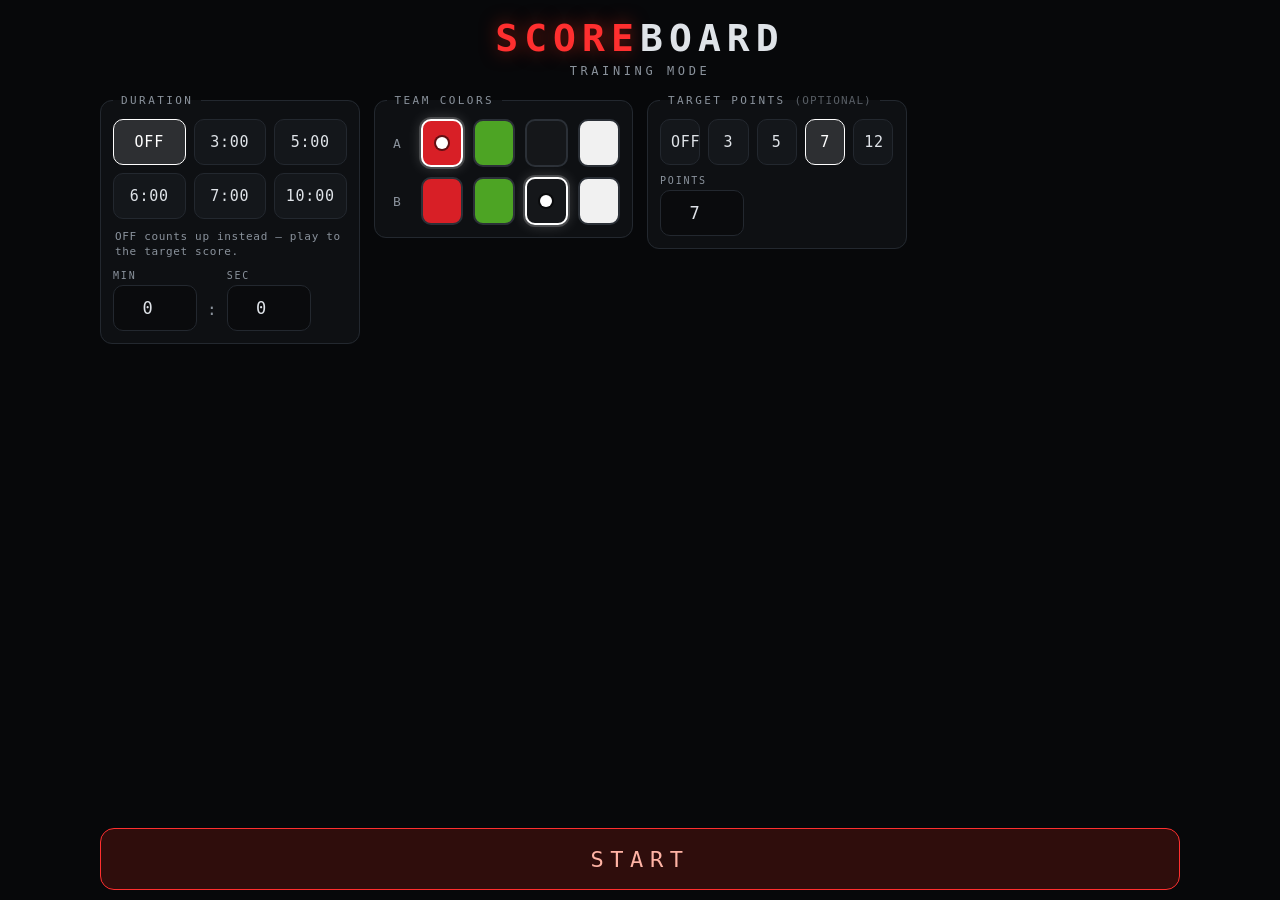
==== commit 847744b2: "Render the target as green dot-matrix text "TARGET n" now shares the bulb treatment of the clock and" ====
--- a/basketball-scoreboard/index.html
+++ b/basketball-scoreboard/index.html
@@ -103,8 +103,7 @@
         <div class="status" id="status">READY</div>
       </div>
       <div class="target-badge" id="targetBadge" hidden>
-        <span class="t-label">TARGET</span>
-        <strong class="t-value" id="targetValue">7</strong>
+        <div class="lcd target-lcd" id="targetLcd" role="img" aria-label="Target score"></div>
       </div>
       <button type="button" id="toggle" class="run-btn">START</button>
       <div class="center-tools">
--- a/basketball-scoreboard/css/style.css
+++ b/basketball-scoreboard/css/style.css
@@ -13,6 +13,7 @@
   /* bulb colors: red scores, amber clock — as on a Fair-Play board */
   --lcd-on:    #ff2f2f;
   --lcd-amber: #ffa019;
+  --lcd-green: #43e04d;
 
   /* team colors */
   --c-red:   #d81f26;
@@ -408,33 +409,25 @@
   display: flex;
   align-items: center;
   justify-content: center;
-  gap: 10px;
-  min-height: 42px;
-  padding: 0 12px;
+  padding: 10px 12px;
   border: 1px solid var(--line);
   border-radius: 10px;
-  background: #0c0d10;
+  background: linear-gradient(180deg, #131417, #0b0c0e);
+  box-shadow: inset 0 2px 12px rgba(0, 0, 0, .8);
 }
 .target-badge[hidden] { display: none; }
 
-.target-badge .t-label {
-  font-size: clamp(10px, 2.6vw, 12px);
-  letter-spacing: .24em;
-  color: var(--ink-dim);
-}
-.target-badge .t-value {
-  font-size: clamp(20px, 6vw, 28px);
-  font-weight: 700;
-  letter-spacing: .04em;
-  color: var(--lcd-on);
-}
-
-/* filled in once a team gets there */
+.target-lcd {
+  font-size: clamp(30px, 6.5vh, 58px);   /* height cap read by fit() */
+  width: 100%;
+  color: var(--lcd-green);
+}
+
+/* lit up once a team gets there */
 .board.over .target-badge.hit {
-  border-color: var(--lcd-on);
-  background: rgba(255, 47, 47, .16);
-}
-.board.over .target-badge.hit .t-label { color: #ffb3b3; }
+  border-color: var(--lcd-green);
+  background: rgba(67, 224, 77, .12);
+}
 
 .run-btn {
   min-height: 54px;
@@ -533,6 +526,18 @@
   .custom-time input { min-height: 42px; }
 }
 
+/* short portrait: the clock, the target badge and the pads all compete with
+   the scores for one column — hold them back so the scores stay readable */
+@media (max-aspect-ratio: 1/1) and (max-height: 700px) {
+  .target-lcd { font-size: clamp(16px, 4vh, 30px); }
+  .target-badge { padding: 7px 10px; }
+  .pts { grid-template-rows: minmax(48px, 12vh) minmax(38px, 8vh); }
+  .score { padding: 8px; }
+  .clock { font-size: 12vh; }
+  .run-btn { min-height: 46px; }
+  .tool { min-height: 34px; }
+}
+
 /* very short landscape (phones): tighten everything up */
 @media (min-aspect-ratio: 1/1) and (max-height: 480px) {
   .score { font-size: 33vh; }
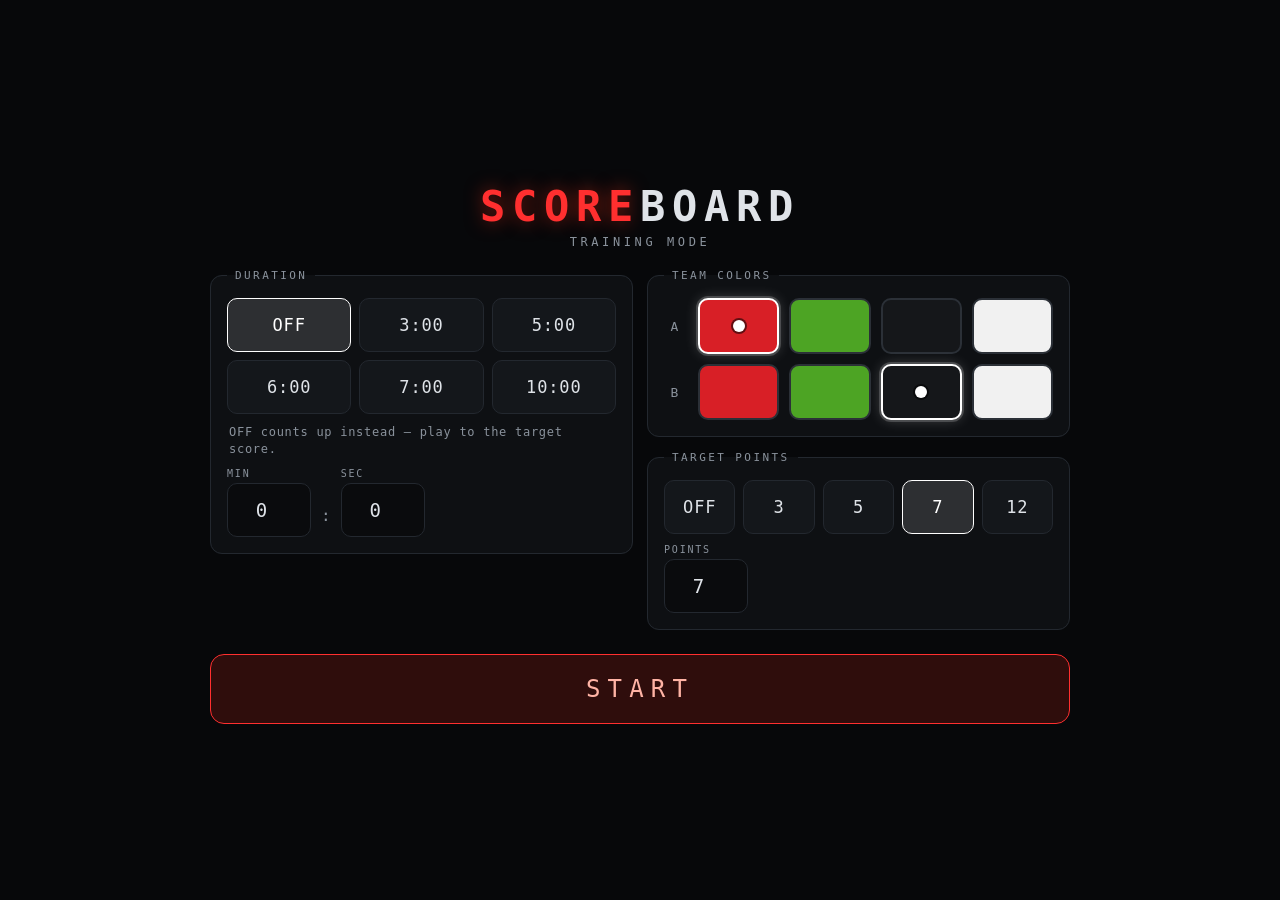
==== commit 887b7fb5: "Drop "(optional)" from the target points label The OFF chip already says it is optional.  Co-Authore" ====
--- a/basketball-scoreboard/index.html
+++ b/basketball-scoreboard/index.html
@@ -63,7 +63,7 @@
     </fieldset>
 
     <fieldset class="block">
-      <legend>Target points <em>(optional)</em></legend>
+      <legend>Target points</legend>
       <div class="chips" id="targetChips">
         <button type="button" class="chip" data-target="0">OFF</button>
         <button type="button" class="chip" data-target="3">3</button>
--- a/basketball-scoreboard/css/style.css
+++ b/basketball-scoreboard/css/style.css
@@ -140,7 +140,6 @@
   text-transform: uppercase;
   color: var(--ink-dim);
 }
-.block legend em { font-style: normal; opacity: .6; letter-spacing: .1em; }
 
 .chips {
   display: grid;
@@ -552,3 +551,26 @@
   .score { font-size: 38vh; }
   .clock { font-size: 24vh; }
 }
+
+/* desktop: centre the form and scale it up, rather than leaving a small
+   cluster at the top with the START button stranded at the bottom edge */
+@media (min-width: 900px) and (min-height: 620px) {
+  .setup {
+    justify-content: safe center;
+    max-width: clamp(880px, 62vw, 1240px);
+    gap: 20px;
+  }
+  .setup-head h1 { font-size: 42px; }
+  .setup-body { columns: 300px; }
+  .block { padding: 16px; }
+  .chip { min-height: 54px; font-size: 17px; }
+  .sw { height: 56px; }
+  .custom-time input { min-height: 54px; font-size: 19px; }
+  .hint { font-size: 12px; }
+  .big-start {
+    position: static;          /* nothing scrolls, so it belongs in the flow */
+    min-height: 70px;
+    margin-top: 4px;
+    font-size: 24px;
+  }
+}
